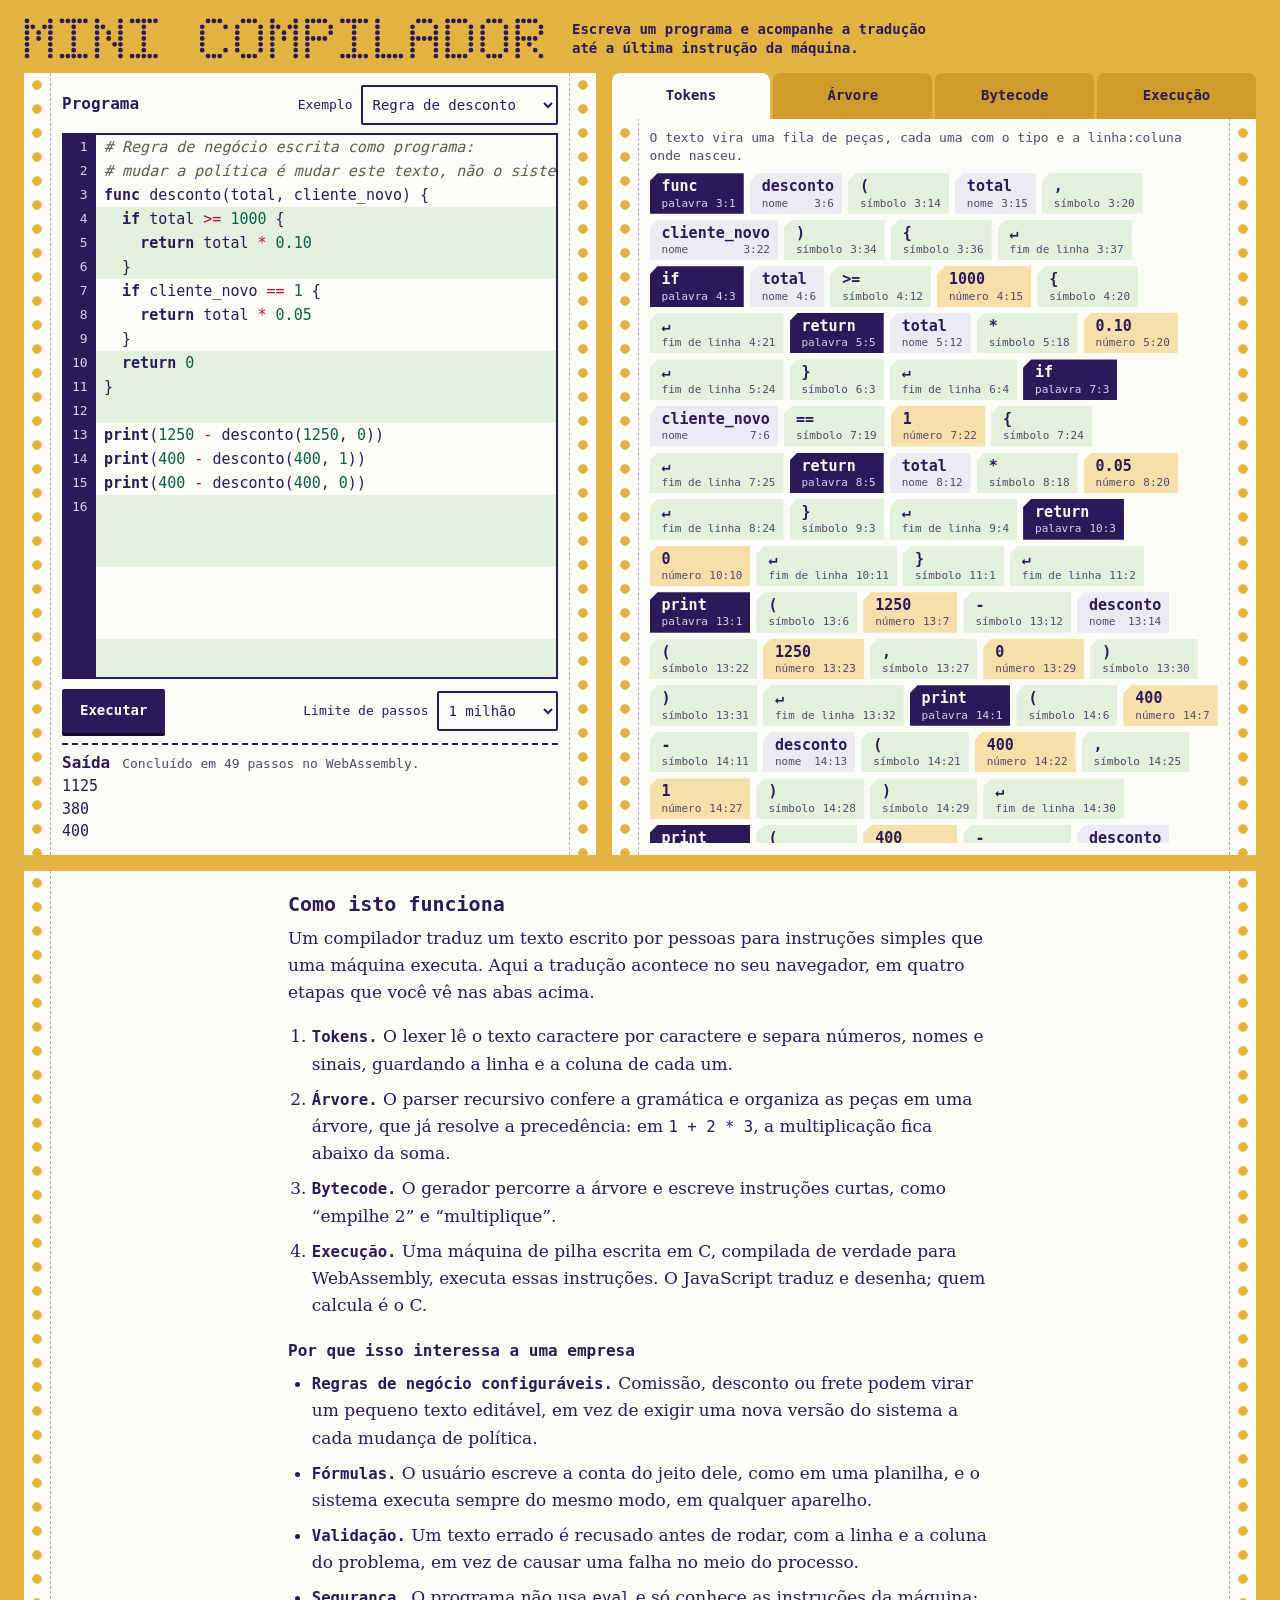
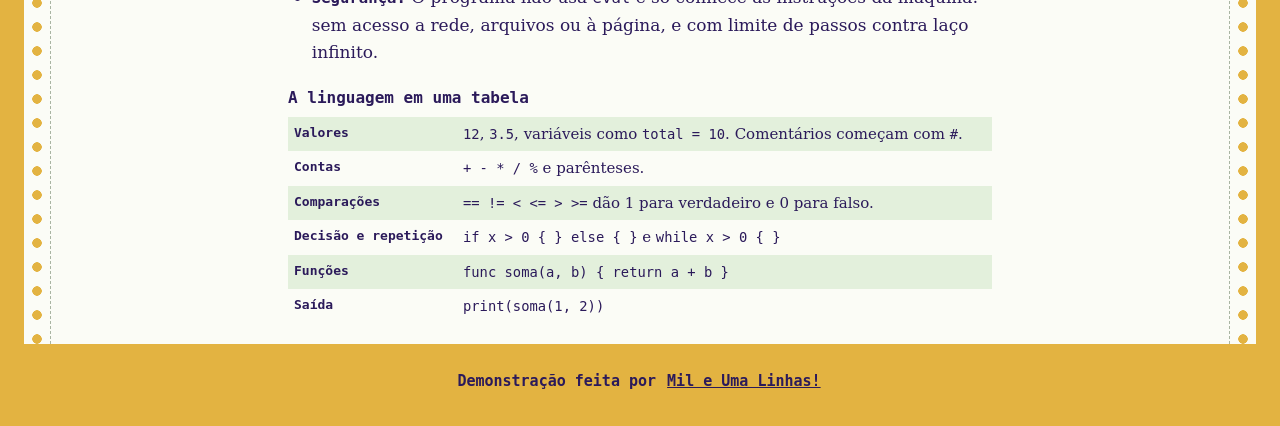
==== index.html @ 3e78522a "Transforma calculadora em mini compilador Cria a linguagem Linha (números, variáveis, operadores ari" ====
<!doctype html>
<html lang="pt-BR">
<head>
<meta charset="utf-8">
<meta name="viewport" content="width=device-width, initial-scale=1">
<meta http-equiv="Content-Security-Policy" content="default-src 'none'; script-src 'self' 'wasm-unsafe-eval'; style-src 'self'; img-src 'self'; connect-src 'self'; base-uri 'none'; form-action 'none'">
<meta name="referrer" content="no-referrer">
<title>Mini compilador</title>
<meta name="description" content="Compilador de uma linguagem pequena rodando no navegador: tokens, árvore, bytecode e execução passo a passo em WebAssembly feito em C.">
<link rel="icon" href="playground/icone.svg" type="image/svg+xml">
<link rel="stylesheet" href="playground/estilo.css">
<script type="module" src="playground/app.mjs"></script>
</head>
<body>
<header class="topo">
  <h1><img src="playground/titulo.svg" alt="Mini compilador" width="89" height="7"></h1>
  <p>Escreva um programa e acompanhe a tradução até a última instrução da máquina.</p>
</header>

<main class="mesa">
  <section class="folha folha-programa" aria-labelledby="t-programa">
    <div class="barra">
      <h2 id="t-programa">Programa</h2>
      <label class="campo">Exemplo
        <select id="exemplos"></select>
      </label>
    </div>
    <div class="editor">
      <div class="margem-janela" aria-hidden="true"><div id="margem" class="margem"></div></div>
      <div class="area-codigo">
        <div id="camada" class="camada" aria-hidden="true"></div>
        <textarea id="codigo" aria-label="Código do programa" spellcheck="false" autocapitalize="off" autocomplete="off" autocorrect="off" wrap="off" maxlength="20000"></textarea>
      </div>
    </div>
    <div class="acoes">
      <button id="executar" class="botao botao-forte" type="button">Executar</button>
      <label class="campo">Limite de passos
        <select id="limite">
          <option value="10000">10 mil</option>
          <option value="1000000" selected>1 milhão</option>
          <option value="20000000">20 milhões</option>
        </select>
      </label>
    </div>
    <div class="area-saida">
      <h2 id="t-saida">Saída</h2>
      <p id="resumo" class="resumo" role="status"></p>
      <pre id="erro" class="erro" role="alert" hidden></pre>
      <pre id="saida" class="saida" aria-labelledby="t-saida" tabindex="0"></pre>
    </div>
  </section>

  <section class="folha folha-etapas" aria-label="Etapas da compilação">
    <div class="abas" role="tablist" aria-label="Etapas">
      <button id="aba-tokens" class="aba" role="tab" type="button" aria-selected="true" aria-controls="painel-tokens">Tokens</button>
      <button id="aba-arvore" class="aba" role="tab" type="button" aria-selected="false" aria-controls="painel-arvore" tabindex="-1">Árvore</button>
      <button id="aba-bytecode" class="aba" role="tab" type="button" aria-selected="false" aria-controls="painel-bytecode" tabindex="-1">Bytecode</button>
      <button id="aba-execucao" class="aba" role="tab" type="button" aria-selected="false" aria-controls="painel-execucao" tabindex="-1">Execução</button>
    </div>

    <div id="painel-tokens" class="painel" role="tabpanel" aria-labelledby="aba-tokens">
      <p class="legenda">O texto vira uma fila de peças, cada uma com o tipo e a linha:coluna onde nasceu.</p>
      <div id="painel-tokens-corpo" class="rolavel" tabindex="0"></div>
    </div>

    <div id="painel-arvore" class="painel" role="tabpanel" aria-labelledby="aba-arvore" hidden>
      <p class="legenda">As peças viram uma árvore: quem está mais abaixo é calculado primeiro. Arraste o desenho para ver o restante.</p>
      <div id="painel-arvore-corpo" class="rolavel rolavel-arvore" tabindex="0"></div>
    </div>

    <div id="painel-bytecode" class="painel" role="tabpanel" aria-labelledby="aba-bytecode" hidden>
      <div id="painel-bytecode-corpo" class="rolavel" tabindex="0"></div>
    </div>

    <div id="painel-execucao" class="painel" role="tabpanel" aria-labelledby="aba-execucao" hidden>
      <div class="controles">
        <button id="passo" class="botao botao-forte" type="button">Próximo passo</button>
        <button id="ate-o-fim" class="botao" type="button">Até o fim</button>
        <button id="reiniciar" class="botao" type="button">Recomeçar</button>
      </div>
      <div id="execucao-aviso"></div>
      <div class="rolavel execucao-corpo" tabindex="0">
        <div class="situacao">
          <p id="contador" class="contador"></p>
          <p id="instrucao" class="instrucao"></p>
          <p id="linha-atual" class="linha-atual"></p>
        </div>
        <div class="colunas-maquina">
          <div>
            <h3>Pilha, com o topo em cima</h3>
            <ol id="pilha" class="pilha"></ol>
          </div>
          <div>
            <h3>Variáveis globais</h3>
            <ul id="globais" class="cartoes"></ul>
            <h3>Saída até aqui</h3>
            <pre id="saida-passos" class="saida saida-curta"></pre>
          </div>
        </div>
      </div>
    </div>
  </section>
</main>

<section class="folha folha-texto" aria-labelledby="t-como">
  <h2 id="t-como">Como isto funciona</h2>
  <p>Um compilador traduz um texto escrito por pessoas para instruções simples que uma máquina executa. Aqui a tradução acontece no seu navegador, em quatro etapas que você vê nas abas acima.</p>
  <ol class="etapas">
    <li><strong>Tokens.</strong> O lexer lê o texto caractere por caractere e separa números, nomes e sinais, guardando a linha e a coluna de cada um.</li>
    <li><strong>Árvore.</strong> O parser recursivo confere a gramática e organiza as peças em uma árvore, que já resolve a precedência: em <code>1 + 2 * 3</code>, a multiplicação fica abaixo da soma.</li>
    <li><strong>Bytecode.</strong> O gerador percorre a árvore e escreve instruções curtas, como “empilhe 2” e “multiplique”.</li>
    <li><strong>Execução.</strong> Uma máquina de pilha escrita em C, compilada de verdade para WebAssembly, executa essas instruções. O JavaScript traduz e desenha; quem calcula é o C.</li>
  </ol>

  <h3>Por que isso interessa a uma empresa</h3>
  <ul class="motivos">
    <li><strong>Regras de negócio configuráveis.</strong> Comissão, desconto ou frete podem virar um pequeno texto editável, em vez de exigir uma nova versão do sistema a cada mudança de política.</li>
    <li><strong>Fórmulas.</strong> O usuário escreve a conta do jeito dele, como em uma planilha, e o sistema executa sempre do mesmo modo, em qualquer aparelho.</li>
    <li><strong>Validação.</strong> Um texto errado é recusado antes de rodar, com a linha e a coluna do problema, em vez de causar uma falha no meio do processo.</li>
    <li><strong>Segurança.</strong> O programa não usa <code>eval</code> e só conhece as instruções da máquina: sem acesso a rede, arquivos ou à página, e com limite de passos contra laço infinito.</li>
  </ul>

  <h3>A linguagem em uma tabela</h3>
  <div class="rolavel-tabela" tabindex="0">
    <table class="referencia">
      <tbody>
        <tr><th scope="row">Valores</th><td><code>12</code>, <code>3.5</code>, variáveis como <code>total = 10</code>. Comentários começam com <code>#</code>.</td></tr>
        <tr><th scope="row">Contas</th><td><code>+ - * / %</code> e parênteses.</td></tr>
        <tr><th scope="row">Comparações</th><td><code>== != &lt; &lt;= &gt; &gt;=</code> dão 1 para verdadeiro e 0 para falso.</td></tr>
        <tr><th scope="row">Decisão e repetição</th><td><code>if x &gt; 0 { } else { }</code> e <code>while x &gt; 0 { }</code></td></tr>
        <tr><th scope="row">Funções</th><td><code>func soma(a, b) { return a + b }</code></td></tr>
        <tr><th scope="row">Saída</th><td><code>print(soma(1, 2))</code></td></tr>
      </tbody>
    </table>
  </div>
</section>

<footer class="rodape">
  <p>Demonstração feita por <a href="https://mileumalinhas.com.br" rel="noopener">Mil e Uma Linhas!</a></p>
</footer>
</body>
</html>
---- playground/estilo.css ----
/* Formulário contínuo sobre a mesa: faixas verdes, furos de tração, tinta de fita
   violeta e cartões manila. Um programa de computador como ele já foi impresso. */
:root {
  color-scheme: light;
  --mesa: #e3b341;
  --mesa-funda: #cf9c2c;
  --tinta: #2b1a5a;
  --tinta-suave: #54486f;
  --papel: #fbfcf6;
  --faixa: #e3f0dc;
  --cartao: #f6dfa9;
  --cartao-local: #d9d0ee;
  --carmim: #ad1038;
  --musgo: #0a6048;
  --marca: #fff04a;
  --mono: ui-monospace, "Cascadia Mono", "Segoe UI Mono", "SF Mono", Menlo, Consolas, "DejaVu Sans Mono", "Liberation Mono", monospace;
  --texto: Charter, "Bitstream Charter", "Sitka Text", Cambria, "Noto Serif", "DejaVu Serif", Georgia, serif;
  --linha: 24px;
  --furo-largura: 26px;
  --furo-raio: 4.5px;
}

* { box-sizing: border-box; }
[hidden] { display: none !important; }

html { -webkit-text-size-adjust: 100%; }

body {
  margin: 0;
  background: var(--mesa);
  color: var(--tinta);
  font: 16px/1.5 var(--mono);
  overflow-x: hidden;
}

:focus-visible {
  outline: 3px solid var(--carmim);
  outline-offset: 2px;
}

a { color: inherit; }
code { font-family: var(--mono); font-size: .92em; }

.topo {
  display: flex;
  align-items: flex-end;
  gap: 12px 28px;
  flex-wrap: wrap;
  padding: 18px 24px 14px;
}
.topo h1 { margin: 0; line-height: 0; }
.topo img { display: block; width: min(520px, 100%); height: auto; aspect-ratio: 89 / 7; }
.topo h1 { flex: 0 1 520px; min-width: 0; }
.topo p { margin: 0; font-size: 14px; line-height: 1.4; max-width: 44ch; font-weight: 600; }

.mesa {
  display: grid;
  grid-template-columns: minmax(0, 47fr) minmax(0, 53fr);
  gap: 16px;
  padding: 0 24px;
}

/* A folha: faixas laterais com furos de tração, destacáveis pela linha tracejada. */
.folha {
  position: relative;
  min-width: 0;
  background: var(--papel);
  padding: 12px calc(var(--furo-largura) + 12px);
}
.folha::before, .folha::after {
  content: "";
  position: absolute;
  top: 0;
  bottom: 0;
  width: var(--furo-largura);
  background-image: radial-gradient(circle at center, var(--mesa) var(--furo-raio), transparent calc(var(--furo-raio) + .5px));
  background-size: 100% var(--linha);
}
.folha::before { left: 0; border-right: 1px dashed #a9b5a2; }
.folha::after { right: 0; border-left: 1px dashed #a9b5a2; }

.folha-programa, .folha-etapas {
  display: flex;
  flex-direction: column;
  height: max(590px, calc(100vh - 118px));
}

h2, h3 { margin: 0; font-family: var(--mono); }
h2 { font-size: 16px; line-height: 1.3; }
h3 { font-size: 14px; line-height: 1.3; }

.barra, .acoes {
  display: flex;
  justify-content: space-between;
  align-items: center;
  gap: 8px 14px;
  flex-wrap: wrap;
}
.barra { margin-bottom: 8px; }
.acoes { margin: 10px 0; }

.campo { display: inline-flex; align-items: center; gap: 8px; font-size: 13px; }
select {
  font: inherit;
  font-size: 14px;
  color: var(--tinta);
  background: var(--papel);
  border: 2px solid var(--tinta);
  border-radius: 2px;
  min-height: 40px;
  padding: 4px 6px;
  max-width: 100%;
}

.botao {
  font: inherit;
  font-size: 14px;
  font-weight: 700;
  min-height: 44px;
  padding: 8px 16px;
  color: var(--tinta);
  background: var(--papel);
  border: 2px solid var(--tinta);
  border-radius: 2px;
  box-shadow: 0 3px 0 var(--tinta);
  cursor: pointer;
}
.botao:active:not(:disabled) { transform: translateY(3px); box-shadow: none; }
.botao:disabled { opacity: .45; box-shadow: none; cursor: not-allowed; }
.botao-forte { background: var(--tinta); color: var(--papel); box-shadow: 0 3px 0 #120a2b; }

/* Editor */
.editor {
  display: flex;
  flex: 1 1 auto;
  min-height: 230px;
  overflow: hidden;
  border: 2px solid var(--tinta);
  font-size: 15px;
  line-height: var(--linha);
  background: var(--papel);
}
.margem-janela {
  flex: none;
  overflow: hidden;
  background: var(--tinta);
  color: #d9d0ee;
}
.margem {
  --digitos: 2;
  min-width: calc(var(--digitos) * 1ch + 16px);
  padding: 0 8px;
  text-align: right;
  font-size: 13px;
}
.margem .numero-erro { background: var(--carmim); color: #fff; margin: 0 -8px; padding: 0 8px; }
.area-codigo { position: relative; flex: 1 1 auto; min-width: 0; overflow: hidden; }
.camada {
  position: absolute;
  top: 0;
  left: 0;
  min-width: 100%;
  width: max-content;
  min-height: 100%;
  white-space: pre;
  background: repeating-linear-gradient(var(--papel) 0 calc(var(--linha) * 3), var(--faixa) calc(var(--linha) * 3) calc(var(--linha) * 6));
  will-change: transform;
}
.linha { min-height: var(--linha); padding: 0 24px 0 8px; }
.linha.marcada { background: var(--marca); }
textarea {
  position: absolute;
  inset: 0;
  width: 100%;
  height: 100%;
  margin: 0;
  padding: 0 24px 0 8px;
  border: 0;
  resize: none;
  background: transparent;
  color: transparent;
  caret-color: var(--tinta);
  font: inherit;
  line-height: inherit;
  white-space: pre;
  overflow: auto;
  outline: none;
}
.editor:focus-within { outline: 3px solid var(--carmim); outline-offset: 2px; }
textarea::selection { background: rgb(43 26 90 / .25); color: transparent; }

.t-palavra { font-weight: 700; }
.t-numero { color: var(--musgo); }
.t-operador { color: var(--carmim); }
.t-comentario { color: #55614e; font-style: italic; }
.t-erro {
  background: var(--carmim);
  color: #fff;
  font-weight: 700;
}

/* Saída: o que a máquina imprimiu */
.area-saida {
  display: grid;
  grid-template-columns: auto 1fr;
  gap: 2px 12px;
  align-items: baseline;
  border-top: 2px dashed var(--tinta);
  padding-top: 8px;
}
.resumo { margin: 0; font-size: 13px; color: var(--tinta-suave); }
.erro, .saida { grid-column: 1 / -1; margin: 0; font: inherit; }
.erro {
  font-size: 14px;
  line-height: 1.45;
  color: var(--carmim);
  font-weight: 700;
  white-space: pre-wrap;
  overflow-wrap: anywhere;
  border-left: 5px solid var(--carmim);
  padding: 2px 0 2px 10px;
  margin: 4px 0;
}
.saida {
  font-size: 15px;
  line-height: 1.5;
  min-height: 3em;
  max-height: 7.6em;
  overflow: auto;
}
.saida-curta { min-height: 1.5em; max-height: 9em; }

/* Abas como marcadores de pasta presos ao topo da folha */
.folha-etapas { padding-top: 0; }
.abas {
  display: grid;
  grid-template-columns: repeat(4, minmax(0, 1fr));
  margin: 0 calc(var(--furo-largura) * -1 - 12px) 10px;
  background: var(--mesa);
  gap: 3px;
  position: relative;
  z-index: 1;
}
.aba {
  font: inherit;
  font-size: 14px;
  font-weight: 700;
  min-height: 46px;
  padding: 4px 2px;
  color: var(--tinta);
  background: var(--mesa-funda);
  border: 0;
  border-radius: 8px 8px 0 0;
  cursor: pointer;
}
.aba[aria-selected="true"] { background: var(--papel); }
.aba:focus-visible { outline-offset: -4px; }

.painel { display: flex; flex-direction: column; flex: 1 1 auto; min-height: 0; }
.legenda { margin: 0 0 8px; font-size: 13px; line-height: 1.4; color: var(--tinta-suave); }
.rolavel { flex: 1 1 auto; min-height: 0; overflow: auto; }
.aviso { margin: 8px 0; font-size: 14px; line-height: 1.45; list-style: none; }

/* Tokens: fichas com o canto cortado */
.fita { display: flex; flex-wrap: wrap; gap: 6px; list-style: none; margin: 0; padding: 0 0 6px; }
.ficha {
  display: grid;
  grid-template-columns: auto auto;
  column-gap: 8px;
  padding: 3px 8px 3px 12px;
  min-width: 58px;
  background: var(--faixa);
  clip-path: polygon(8px 0, 100% 0, 100% 100%, 0 100%, 0 8px);
}
.ficha-valor { grid-column: 1 / -1; font-size: 15px; font-weight: 700; line-height: 1.35; }
.ficha-tipo, .ficha-pos { font-size: 11px; line-height: 1.3; color: var(--tinta-suave); }
.ficha-pos { text-align: right; }
.ficha-palavra { background: var(--tinta); color: var(--papel); }
.ficha-palavra .ficha-tipo, .ficha-palavra .ficha-pos { color: #d9d0ee; }
.ficha-numero { background: var(--cartao); }
.ficha-nome { background: #eceaf4; }

/* Árvore */
.rolavel-arvore svg { display: block; }
.aresta { fill: none; stroke: var(--tinta); stroke-width: 1.5; }
.no rect { stroke: var(--tinta); stroke-width: 1.5; fill: var(--papel); }
.no text { font: 700 14px var(--mono); fill: var(--tinta); }
.no-instr rect, .no-func rect { fill: var(--tinta); }
.no-instr text, .no-func text { fill: var(--papel); }
.no-func rect { fill: var(--musgo); stroke: var(--musgo); }
.no-grupo rect { fill: var(--papel); stroke-dasharray: 3 3; }
.no-grupo text { font-weight: 400; font-size: 13px; }
.no-folha-num rect { fill: var(--cartao); }
.no-folha-var rect { fill: #eceaf4; }
.no-expr rect { fill: var(--faixa); }

/* Bytecode: listagem em faixas de três linhas, como no papel */
.resumo-bytecode { margin: 0 0 6px; font-size: 13px; line-height: 1.4; color: var(--tinta-suave); }
.listagem { border-collapse: collapse; width: 100%; font-size: 13px; line-height: 20px; }
.listagem th {
  position: sticky;
  top: 0;
  background: var(--tinta);
  color: var(--papel);
  text-align: left;
  font-weight: 700;
  padding: 2px 6px;
}
.listagem td { padding: 0 6px; white-space: nowrap; }
.listagem tbody tr:nth-child(6n+4), .listagem tbody tr:nth-child(6n+5), .listagem tbody tr:nth-child(6n) { background: var(--faixa); }
.listagem tbody tr.atual { background: var(--marca); }
.mnemonico { font-weight: 700; }
.nota { max-width: 16ch; overflow: hidden; text-overflow: ellipsis; color: var(--musgo); }

/* Execução: a pilha como um maço de cartões perfurados */
.controles { display: flex; flex-wrap: wrap; gap: 10px; margin-bottom: 8px; padding-bottom: 3px; }
.sem-programa .execucao-corpo { display: none; }
.situacao { margin-bottom: 10px; }
.situacao p { margin: 0; line-height: 1.4; }
.contador { font-size: 13px; color: var(--tinta-suave); }
.instrucao { font-size: 15px; font-weight: 700; overflow-wrap: anywhere; }
.linha-atual {
  font-size: 14px;
  background: var(--marca);
  padding: 0 6px;
  margin-top: 4px !important;
  white-space: pre-wrap;
  overflow-wrap: anywhere;
}
.colunas-maquina { display: grid; grid-template-columns: minmax(0, 1.1fr) minmax(0, 1fr); gap: 16px; }
.colunas-maquina h3 { margin: 10px 0 6px; font-size: 13px; }
.colunas-maquina > div > h3:first-child { margin-top: 0; }
.pilha, .cartoes { list-style: none; margin: 0; padding: 0; }
.quadro + .quadro { margin-top: 10px; border-top: 2px dashed var(--tinta); padding-top: 6px; }
.quadro-titulo { margin: 0 0 4px; font-size: 13px; color: var(--tinta-suave); }
.cartao {
  display: flex;
  justify-content: space-between;
  gap: 10px;
  padding: 3px 10px 3px 16px;
  margin-bottom: 3px;
  background: var(--cartao);
  clip-path: polygon(11px 0, 100% 0, 100% 100%, 0 100%, 0 11px);
  font-size: 15px;
  line-height: 1.5;
}
.cartao-rotulo { font-size: 13px; overflow-wrap: anywhere; }
.cartao-valor { font-weight: 700; margin-left: auto; overflow-wrap: anywhere; }
.cartao-local { background: var(--cartao-local); }
.cartao-global { background: var(--faixa); }
.vazio { font-size: 13px; line-height: 1.4; color: var(--tinta-suave); }

/* Texto explicativo */
.folha-texto { margin: 16px 24px 0; padding-top: 20px; padding-bottom: 20px; font-family: var(--texto); line-height: 1.6; font-size: 17px; }
.folha-texto > * { max-width: 44rem; margin-left: auto; margin-right: auto; }
.folha-texto h2 { font-size: 20px; margin-bottom: 8px; }
.folha-texto h3 { font-size: 16px; margin: 22px auto 8px; }
.folha-texto p { margin-top: 0; }
.etapas, .motivos { padding-left: 1.4em; margin-top: 0; margin-bottom: 0; }
.etapas li, .motivos li { margin-bottom: 8px; }
.folha-texto strong { font-family: var(--mono); font-size: .92em; }
.rolavel-tabela { overflow-x: auto; }
.referencia { border-collapse: collapse; width: 100%; font-size: 15px; line-height: 1.5; }
.referencia th { text-align: left; font-family: var(--mono); font-size: 13px; padding: 6px 12px 6px 6px; vertical-align: top; width: 13em; }
.referencia td { padding: 6px; }
.referencia tr:nth-child(odd) { background: var(--faixa); }

.rodape { padding: 18px 24px 26px; text-align: center; font-weight: 600; font-size: 15px; }
.rodape p { margin: 0; }
.rodape a { font-weight: 700; display: inline-block; padding: 8px 2px; }

@media (max-width: 960px) {
  .mesa { grid-template-columns: minmax(0, 1fr); }
  .folha-programa, .folha-etapas { height: auto; }
  .editor { flex: none; height: 300px; }
  .saida { max-height: 12em; }
  .painel { flex: none; height: 480px; }
  .folha-etapas { padding-bottom: 14px; }
}

@media (max-width: 600px) {
  :root { --furo-largura: 14px; --furo-raio: 3px; --linha: 24px; }
  .topo { padding: 14px 16px 10px; }
  .topo h1 { flex-basis: 100%; }
  .mesa { padding: 0 16px; }
  .folha { padding-left: calc(var(--furo-largura) + 8px); padding-right: calc(var(--furo-largura) + 8px); }
  .folha-texto { margin: 16px 16px 0; font-size: 16px; }
  .abas { margin-left: calc(var(--furo-largura) * -1 - 8px); margin-right: calc(var(--furo-largura) * -1 - 8px); }
  .aba { font-size: 13px; }
  .editor { font-size: 16px; }
  .colunas-maquina { grid-template-columns: minmax(0, 1fr); }
  .rodape { padding: 14px 16px 22px; }
  .referencia th { width: 8em; }
  .listagem { font-size: 12px; }
  .listagem th, .listagem td { padding-left: 3px; padding-right: 3px; }
  .nota { max-width: 9ch; }
  .controles .botao { padding: 8px 10px; }
}

@media (max-width: 360px) {
  .abas { grid-template-columns: repeat(2, minmax(0, 1fr)); }
  .barra .campo, .acoes .campo { width: 100%; justify-content: space-between; }
}
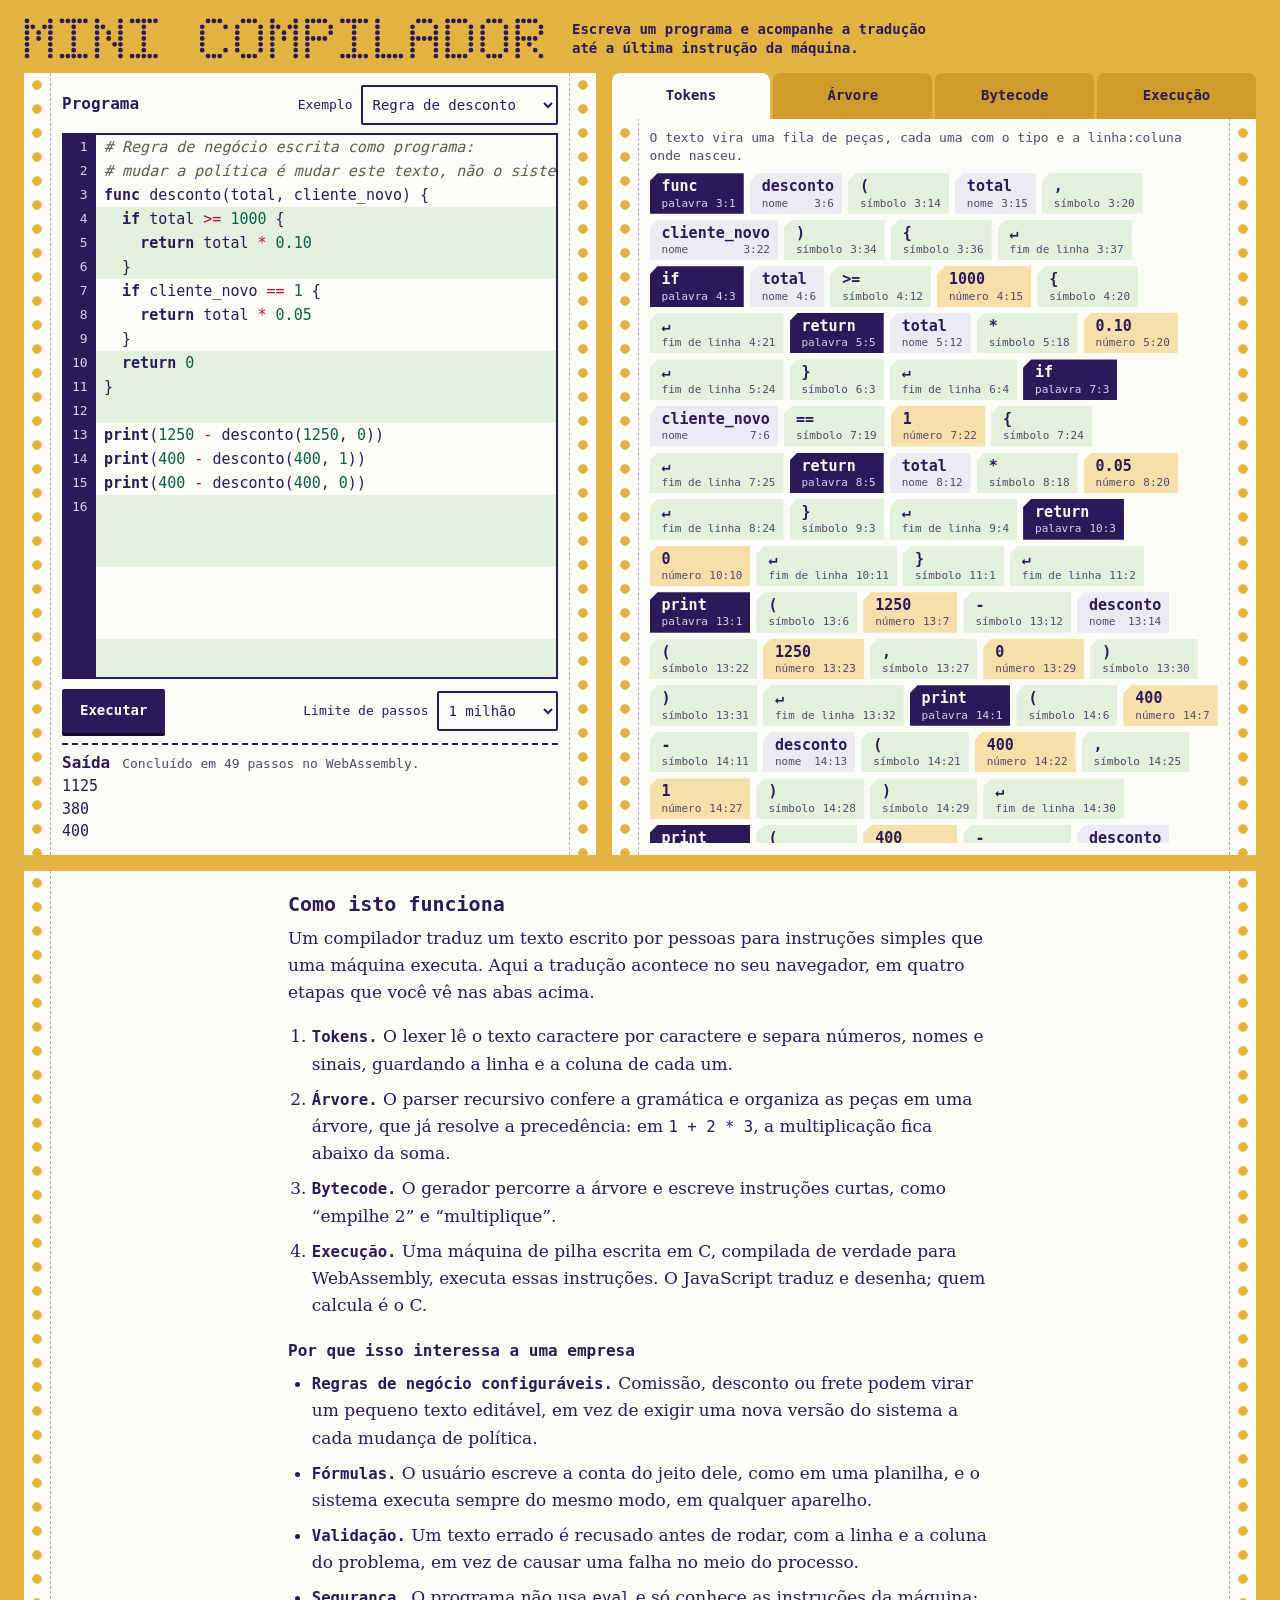
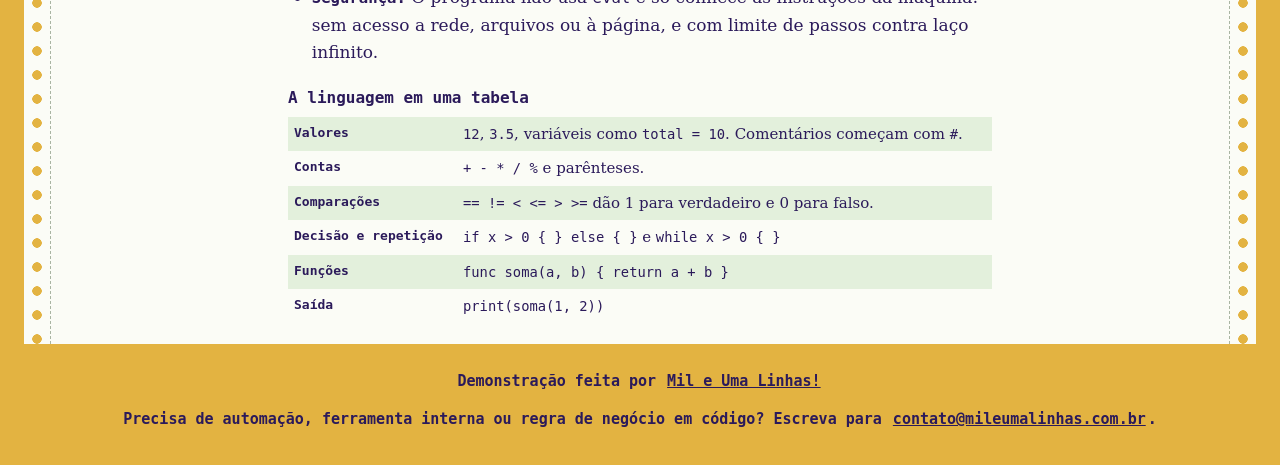
==== commit 86d0d8be: "Passa no lint, testa zero negativo e melhora a página Rodei Ruff e Pyright no pacote. Organizo impor" ====
--- a/index.html
+++ b/index.html
@@ -5,8 +5,17 @@
 <meta name="viewport" content="width=device-width, initial-scale=1">
 <meta http-equiv="Content-Security-Policy" content="default-src 'none'; script-src 'self' 'wasm-unsafe-eval'; style-src 'self'; img-src 'self'; connect-src 'self'; base-uri 'none'; form-action 'none'">
 <meta name="referrer" content="no-referrer">
-<title>Mini compilador</title>
+<title>Mini Compilador: uma linguagem do código à máquina, no navegador</title>
 <meta name="description" content="Compilador de uma linguagem pequena rodando no navegador: tokens, árvore, bytecode e execução passo a passo em WebAssembly feito em C.">
+<link rel="canonical" href="https://toshiro01001.github.io/Compilador-Python_-Calculadora/">
+<meta name="theme-color" content="#e3b341">
+<meta property="og:type" content="website">
+<meta property="og:locale" content="pt_BR">
+<meta property="og:title" content="Mini Compilador: linguagem própria rodando no navegador">
+<meta property="og:description" content="Escreva um programa e veja tokens, árvore, bytecode e execução em WebAssembly feito em C.">
+<meta property="og:url" content="https://toshiro01001.github.io/Compilador-Python_-Calculadora/">
+<meta property="og:image" content="https://toshiro01001.github.io/Compilador-Python_-Calculadora/og.png">
+<meta name="twitter:card" content="summary_large_image">
 <link rel="icon" href="playground/icone.svg" type="image/svg+xml">
 <link rel="stylesheet" href="playground/estilo.css">
 <script type="module" src="playground/app.mjs"></script>
@@ -137,6 +146,7 @@
 
 <footer class="rodape">
   <p>Demonstração feita por <a href="https://mileumalinhas.com.br" rel="noopener">Mil e Uma Linhas!</a></p>
+  <p>Precisa de automação, ferramenta interna ou regra de negócio em código? Escreva para <a href="mailto:contato@mileumalinhas.com.br">contato@mileumalinhas.com.br</a>.</p>
 </footer>
 </body>
 </html>
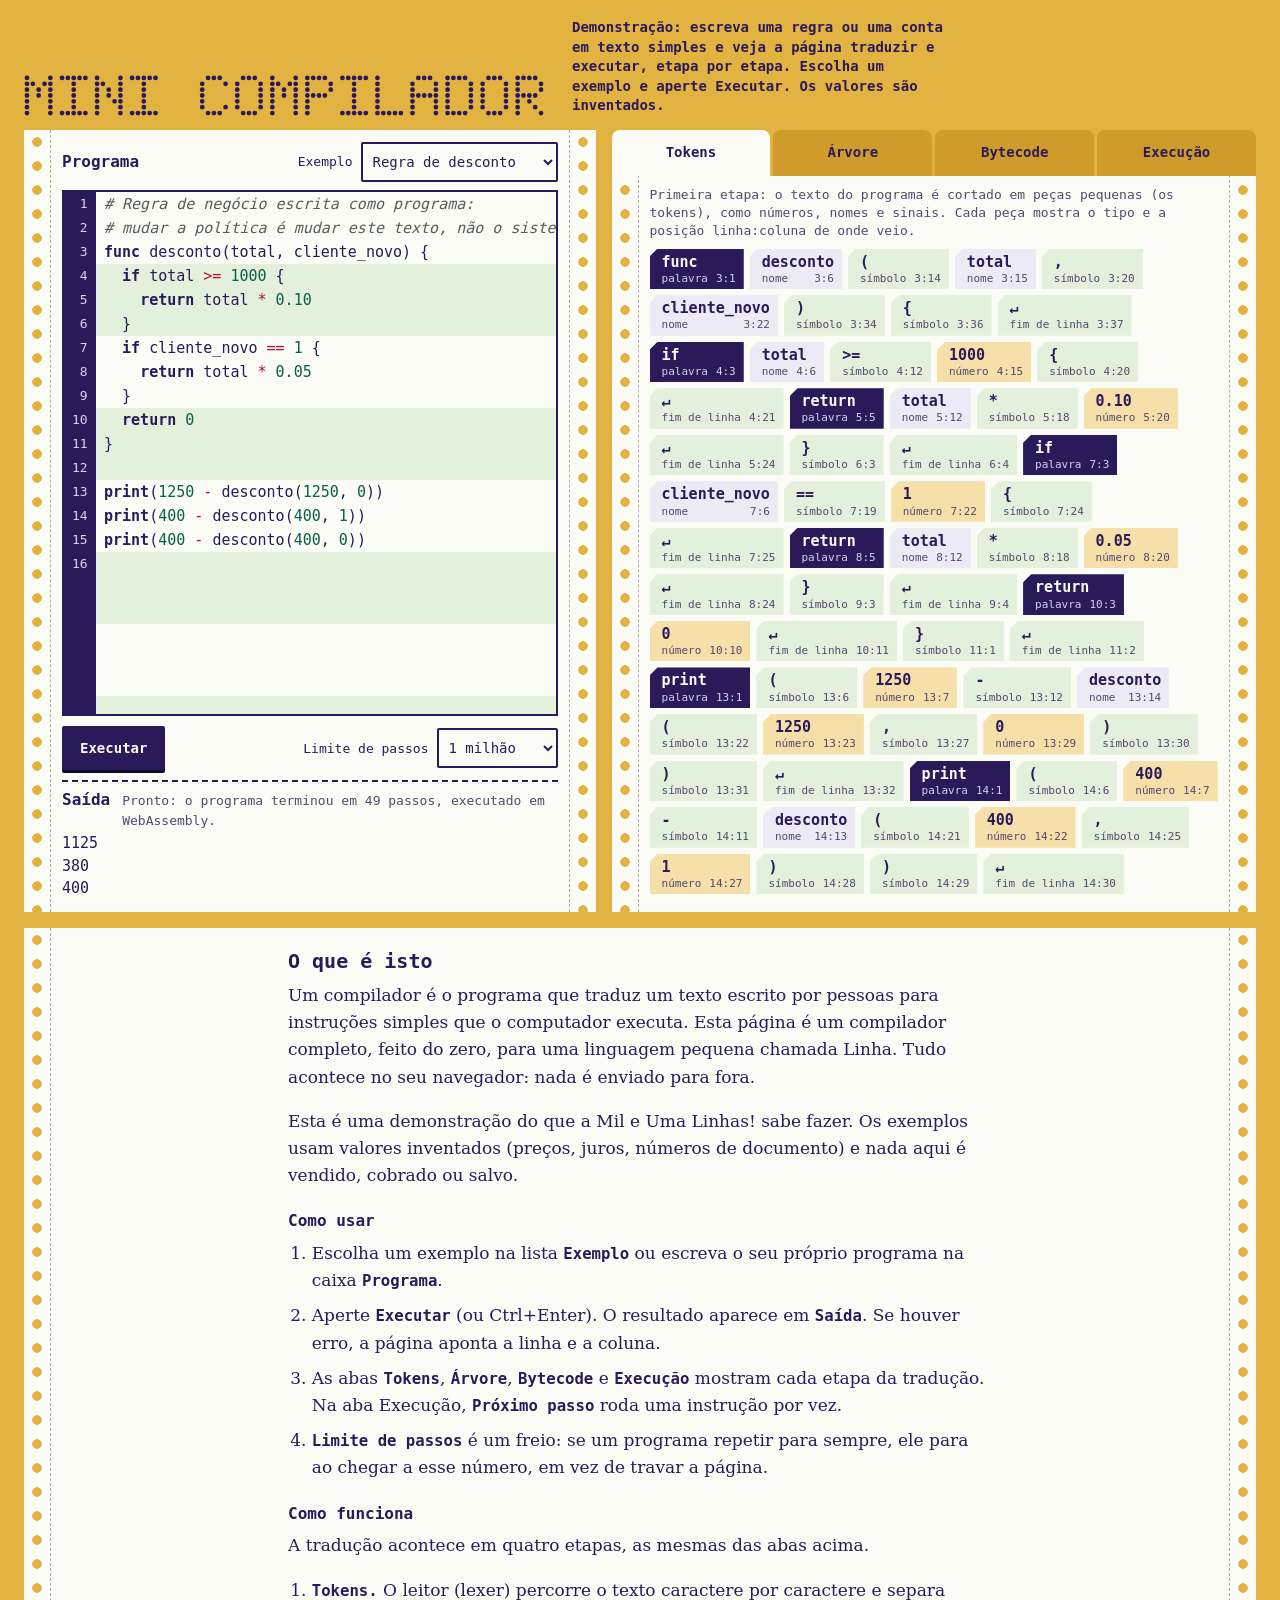
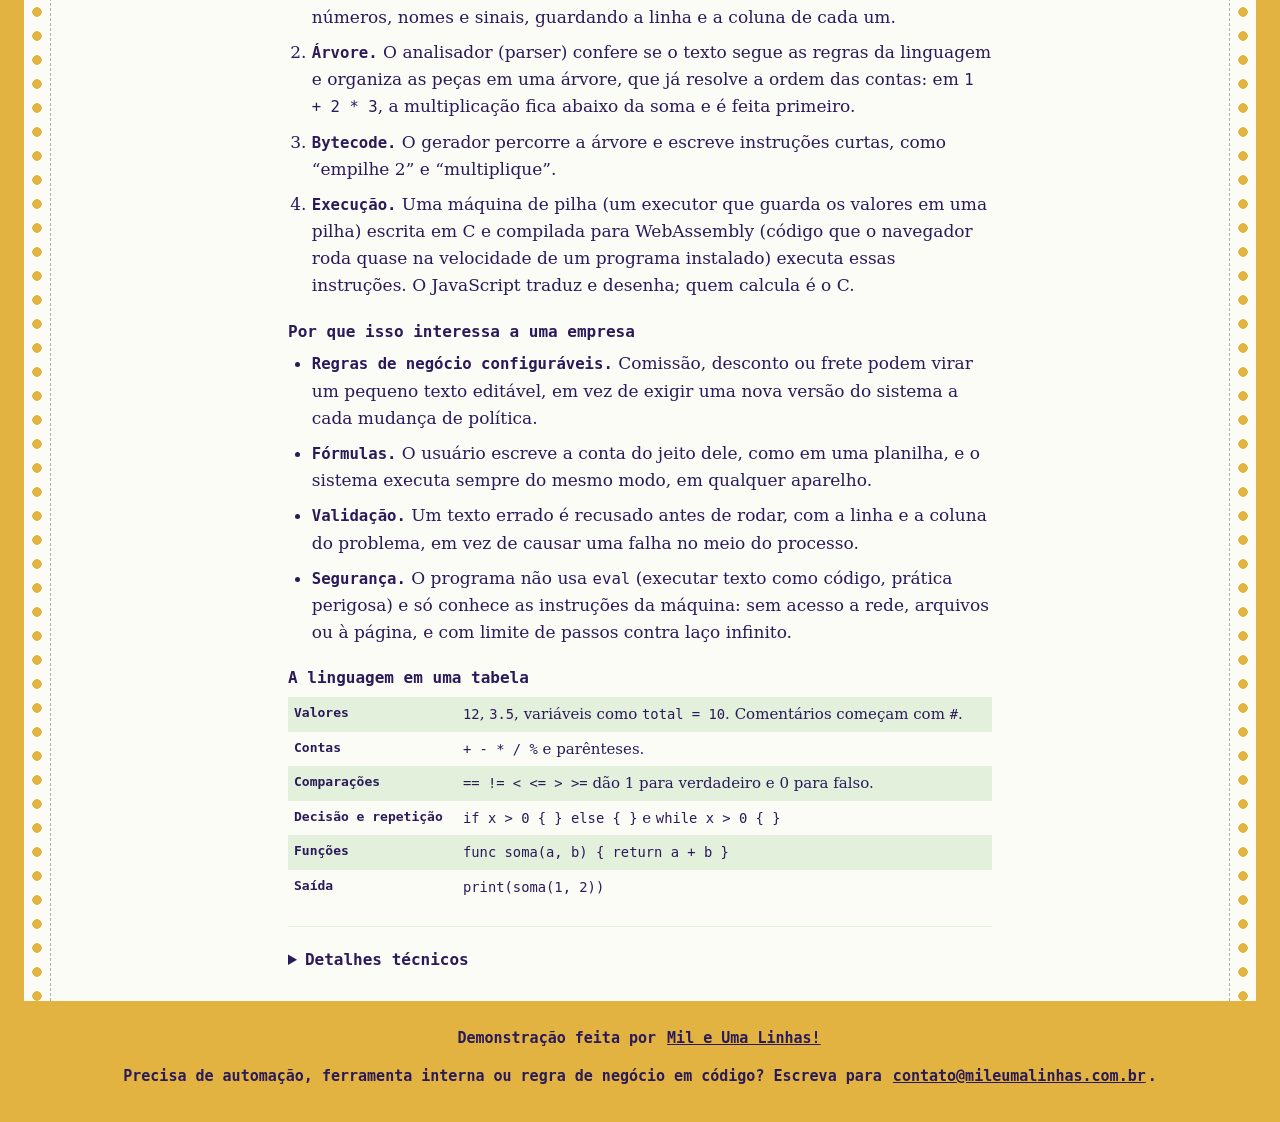
==== commit a039b8f2: "Explica o site para leigos e separa a parte técnica Reescreve o texto visível do Mini Compilador par" ====
--- a/index.html
+++ b/index.html
@@ -6,7 +6,7 @@
 <meta http-equiv="Content-Security-Policy" content="default-src 'none'; script-src 'self' 'wasm-unsafe-eval'; style-src 'self'; img-src 'self'; connect-src 'self'; base-uri 'none'; form-action 'none'">
 <meta name="referrer" content="no-referrer">
 <title>Mini Compilador: uma linguagem do código à máquina, no navegador</title>
-<meta name="description" content="Compilador de uma linguagem pequena rodando no navegador: tokens, árvore, bytecode e execução passo a passo em WebAssembly feito em C.">
+<meta name="description" content="Demonstração de um compilador feito do zero: escreva uma regra ou uma conta em texto simples e veja o navegador transformá-la em instruções e executá-la, passo a passo.">
 <link rel="canonical" href="https://toshiro01001.github.io/Compilador-Python_-Calculadora/">
 <meta name="theme-color" content="#e3b341">
 <meta property="og:type" content="website">
@@ -23,7 +23,7 @@
 <body>
 <header class="topo">
   <h1><img src="playground/titulo.svg" alt="Mini compilador" width="89" height="7"></h1>
-  <p>Escreva um programa e acompanhe a tradução até a última instrução da máquina.</p>
+  <p>Demonstração: escreva uma regra ou uma conta em texto simples e veja a página traduzir e executar, etapa por etapa. Escolha um exemplo e aperte Executar. Os valores são inventados.</p>
 </header>
 
 <main class="mesa">
@@ -68,20 +68,22 @@
     </div>
 
     <div id="painel-tokens" class="painel" role="tabpanel" aria-labelledby="aba-tokens">
-      <p class="legenda">O texto vira uma fila de peças, cada uma com o tipo e a linha:coluna onde nasceu.</p>
+      <p class="legenda">Primeira etapa: o texto do programa é cortado em peças pequenas (os tokens), como números, nomes e sinais. Cada peça mostra o tipo e a posição linha:coluna de onde veio.</p>
       <div id="painel-tokens-corpo" class="rolavel" tabindex="0"></div>
     </div>
 
     <div id="painel-arvore" class="painel" role="tabpanel" aria-labelledby="aba-arvore" hidden>
-      <p class="legenda">As peças viram uma árvore: quem está mais abaixo é calculado primeiro. Arraste o desenho para ver o restante.</p>
+      <p class="legenda">Segunda etapa: as peças são organizadas em uma árvore (a árvore sintática), que mostra a ordem das contas: quem está mais abaixo é calculado primeiro. Arraste o desenho para ver o restante.</p>
       <div id="painel-arvore-corpo" class="rolavel rolavel-arvore" tabindex="0"></div>
     </div>
 
     <div id="painel-bytecode" class="painel" role="tabpanel" aria-labelledby="aba-bytecode" hidden>
+      <p class="legenda">Terceira etapa: a árvore vira uma lista de instruções curtas para a máquina (o bytecode), na ordem em que serão executadas. A coluna Linha diz de que linha do seu programa cada instrução veio.</p>
       <div id="painel-bytecode-corpo" class="rolavel" tabindex="0"></div>
     </div>
 
     <div id="painel-execucao" class="painel" role="tabpanel" aria-labelledby="aba-execucao" hidden>
+      <p class="legenda">Quarta etapa: a máquina executa as instruções. Aperte Próximo passo para ver uma instrução por vez, com a pilha de valores, as variáveis e a linha do programa que está rodando.</p>
       <div class="controles">
         <button id="passo" class="botao botao-forte" type="button">Próximo passo</button>
         <button id="ate-o-fim" class="botao" type="button">Até o fim</button>
@@ -112,13 +114,25 @@
 </main>
 
 <section class="folha folha-texto" aria-labelledby="t-como">
-  <h2 id="t-como">Como isto funciona</h2>
-  <p>Um compilador traduz um texto escrito por pessoas para instruções simples que uma máquina executa. Aqui a tradução acontece no seu navegador, em quatro etapas que você vê nas abas acima.</p>
+  <h2 id="t-como">O que é isto</h2>
+  <p>Um compilador é o programa que traduz um texto escrito por pessoas para instruções simples que o computador executa. Esta página é um compilador completo, feito do zero, para uma linguagem pequena chamada Linha. Tudo acontece no seu navegador: nada é enviado para fora.</p>
+  <p>Esta é uma demonstração do que a Mil e Uma Linhas! sabe fazer. Os exemplos usam valores inventados (preços, juros, números de documento) e nada aqui é vendido, cobrado ou salvo.</p>
+
+  <h3>Como usar</h3>
   <ol class="etapas">
-    <li><strong>Tokens.</strong> O lexer lê o texto caractere por caractere e separa números, nomes e sinais, guardando a linha e a coluna de cada um.</li>
-    <li><strong>Árvore.</strong> O parser recursivo confere a gramática e organiza as peças em uma árvore, que já resolve a precedência: em <code>1 + 2 * 3</code>, a multiplicação fica abaixo da soma.</li>
+    <li>Escolha um exemplo na lista <strong>Exemplo</strong> ou escreva o seu próprio programa na caixa <strong>Programa</strong>.</li>
+    <li>Aperte <strong>Executar</strong> (ou Ctrl+Enter). O resultado aparece em <strong>Saída</strong>. Se houver erro, a página aponta a linha e a coluna.</li>
+    <li>As abas <strong>Tokens</strong>, <strong>Árvore</strong>, <strong>Bytecode</strong> e <strong>Execução</strong> mostram cada etapa da tradução. Na aba Execução, <strong>Próximo passo</strong> roda uma instrução por vez.</li>
+    <li><strong>Limite de passos</strong> é um freio: se um programa repetir para sempre, ele para ao chegar a esse número, em vez de travar a página.</li>
+  </ol>
+
+  <h3>Como funciona</h3>
+  <p>A tradução acontece em quatro etapas, as mesmas das abas acima.</p>
+  <ol class="etapas">
+    <li><strong>Tokens.</strong> O leitor (lexer) percorre o texto caractere por caractere e separa números, nomes e sinais, guardando a linha e a coluna de cada um.</li>
+    <li><strong>Árvore.</strong> O analisador (parser) confere se o texto segue as regras da linguagem e organiza as peças em uma árvore, que já resolve a ordem das contas: em <code>1 + 2 * 3</code>, a multiplicação fica abaixo da soma e é feita primeiro.</li>
     <li><strong>Bytecode.</strong> O gerador percorre a árvore e escreve instruções curtas, como “empilhe 2” e “multiplique”.</li>
-    <li><strong>Execução.</strong> Uma máquina de pilha escrita em C, compilada de verdade para WebAssembly, executa essas instruções. O JavaScript traduz e desenha; quem calcula é o C.</li>
+    <li><strong>Execução.</strong> Uma máquina de pilha (um executor que guarda os valores em uma pilha) escrita em C e compilada para WebAssembly (código que o navegador roda quase na velocidade de um programa instalado) executa essas instruções. O JavaScript traduz e desenha; quem calcula é o C.</li>
   </ol>
 
   <h3>Por que isso interessa a uma empresa</h3>
@@ -126,7 +140,7 @@
     <li><strong>Regras de negócio configuráveis.</strong> Comissão, desconto ou frete podem virar um pequeno texto editável, em vez de exigir uma nova versão do sistema a cada mudança de política.</li>
     <li><strong>Fórmulas.</strong> O usuário escreve a conta do jeito dele, como em uma planilha, e o sistema executa sempre do mesmo modo, em qualquer aparelho.</li>
     <li><strong>Validação.</strong> Um texto errado é recusado antes de rodar, com a linha e a coluna do problema, em vez de causar uma falha no meio do processo.</li>
-    <li><strong>Segurança.</strong> O programa não usa <code>eval</code> e só conhece as instruções da máquina: sem acesso a rede, arquivos ou à página, e com limite de passos contra laço infinito.</li>
+    <li><strong>Segurança.</strong> O programa não usa <code>eval</code> (executar texto como código, prática perigosa) e só conhece as instruções da máquina: sem acesso a rede, arquivos ou à página, e com limite de passos contra laço infinito.</li>
   </ul>
 
   <h3>A linguagem em uma tabela</h3>
@@ -142,6 +156,17 @@
       </tbody>
     </table>
   </div>
+
+  <details class="detalhes">
+    <summary>Detalhes técnicos</summary>
+    <ul class="motivos">
+      <li><strong>Três implementações.</strong> O compilador (lexer, parser e gerador de bytecode) existe em Python e em JavaScript; a máquina de pilha existe em Python e em C11 sem libc, compilada para WebAssembly com <code>clang --target=wasm32</code>. Os dois compiladores geram exatamente os mesmos bytes.</li>
+      <li><strong>Bytecode.</strong> Formato binário único, com tabela de linhas e colunas para apontar erros de execução no código-fonte. O layout está em <code>linha/bytecode.py</code>.</li>
+      <li><strong>Segurança.</strong> O módulo WebAssembly não tem nenhuma importação: não enxerga rede, arquivos nem a página. Nada do que você digita passa por <code>eval</code> ou <code>innerHTML</code>. A página tem CSP (política de segurança de conteúdo) sem <code>unsafe-inline</code> e sem terceiros.</li>
+      <li><strong>Testes.</strong> Testes de unidade em Python, teste cruzado que exige a mesma saída, o mesmo erro e a mesma contagem de passos nas máquinas em Python, C nativo e WebAssembly, teste com bytecode corrompido, executável em C com AddressSanitizer e UBSan, e teste do playground em computador e celular com Playwright.</li>
+      <li><strong>Código.</strong> Tudo está aberto no <a href="https://github.com/Toshiro01001/Compilador-Python_-Calculadora" rel="noopener">repositório no GitHub</a>, com instruções de uso pela linha de comando no README.</li>
+    </ul>
+  </details>
 </section>
 
 <footer class="rodape">
--- a/playground/estilo.css
+++ b/playground/estilo.css
@@ -364,6 +364,10 @@
 .referencia th { text-align: left; font-family: var(--mono); font-size: 13px; padding: 6px 12px 6px 6px; vertical-align: top; width: 13em; }
 .referencia td { padding: 6px; }
 .referencia tr:nth-child(odd) { background: var(--faixa); }
+.detalhes { margin-top: 22px; border-top: 1px solid var(--faixa); padding-top: 12px; }
+.detalhes summary { cursor: pointer; font-family: var(--mono); font-size: 16px; font-weight: 700; padding: 8px 0; }
+.detalhes[open] summary { margin-bottom: 8px; }
+.detalhes .motivos { font-size: 16px; }
 
 .rodape { padding: 18px 24px 26px; text-align: center; font-weight: 600; font-size: 15px; }
 .rodape p { margin: 0; }
